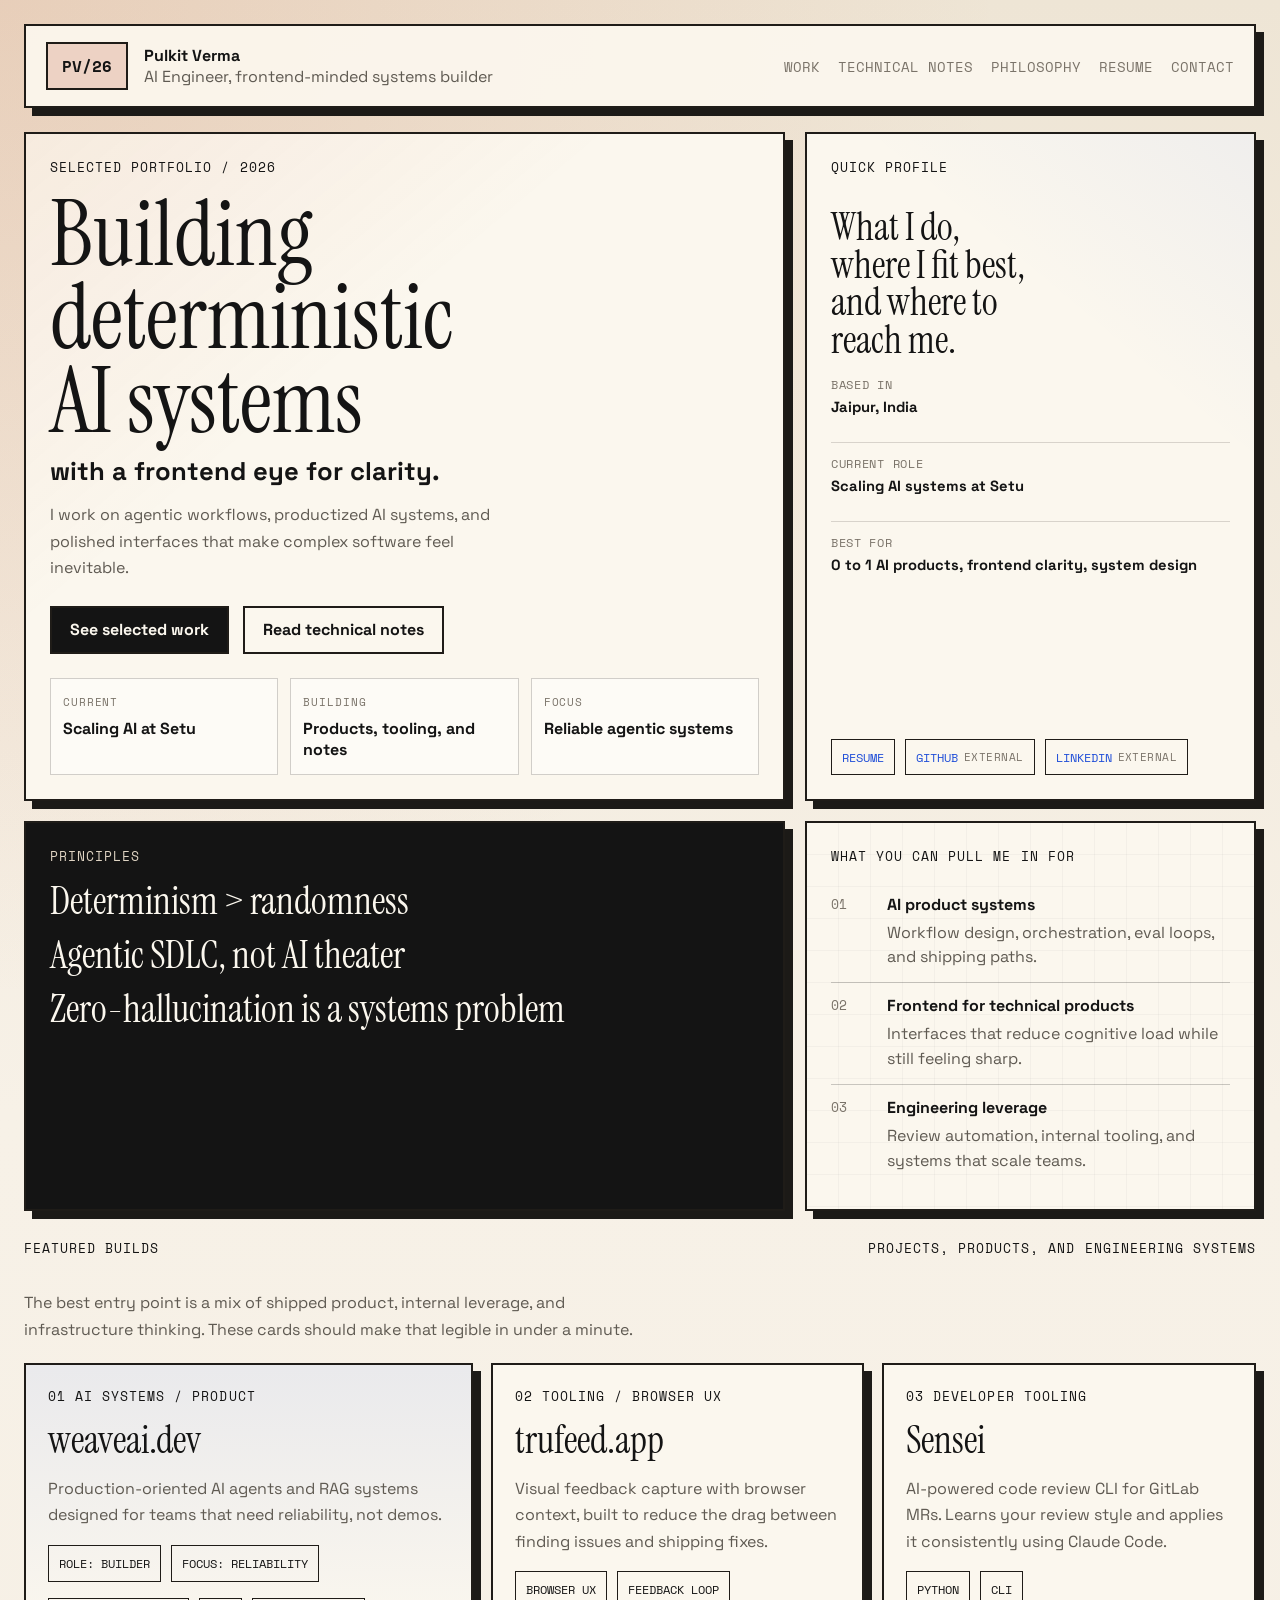
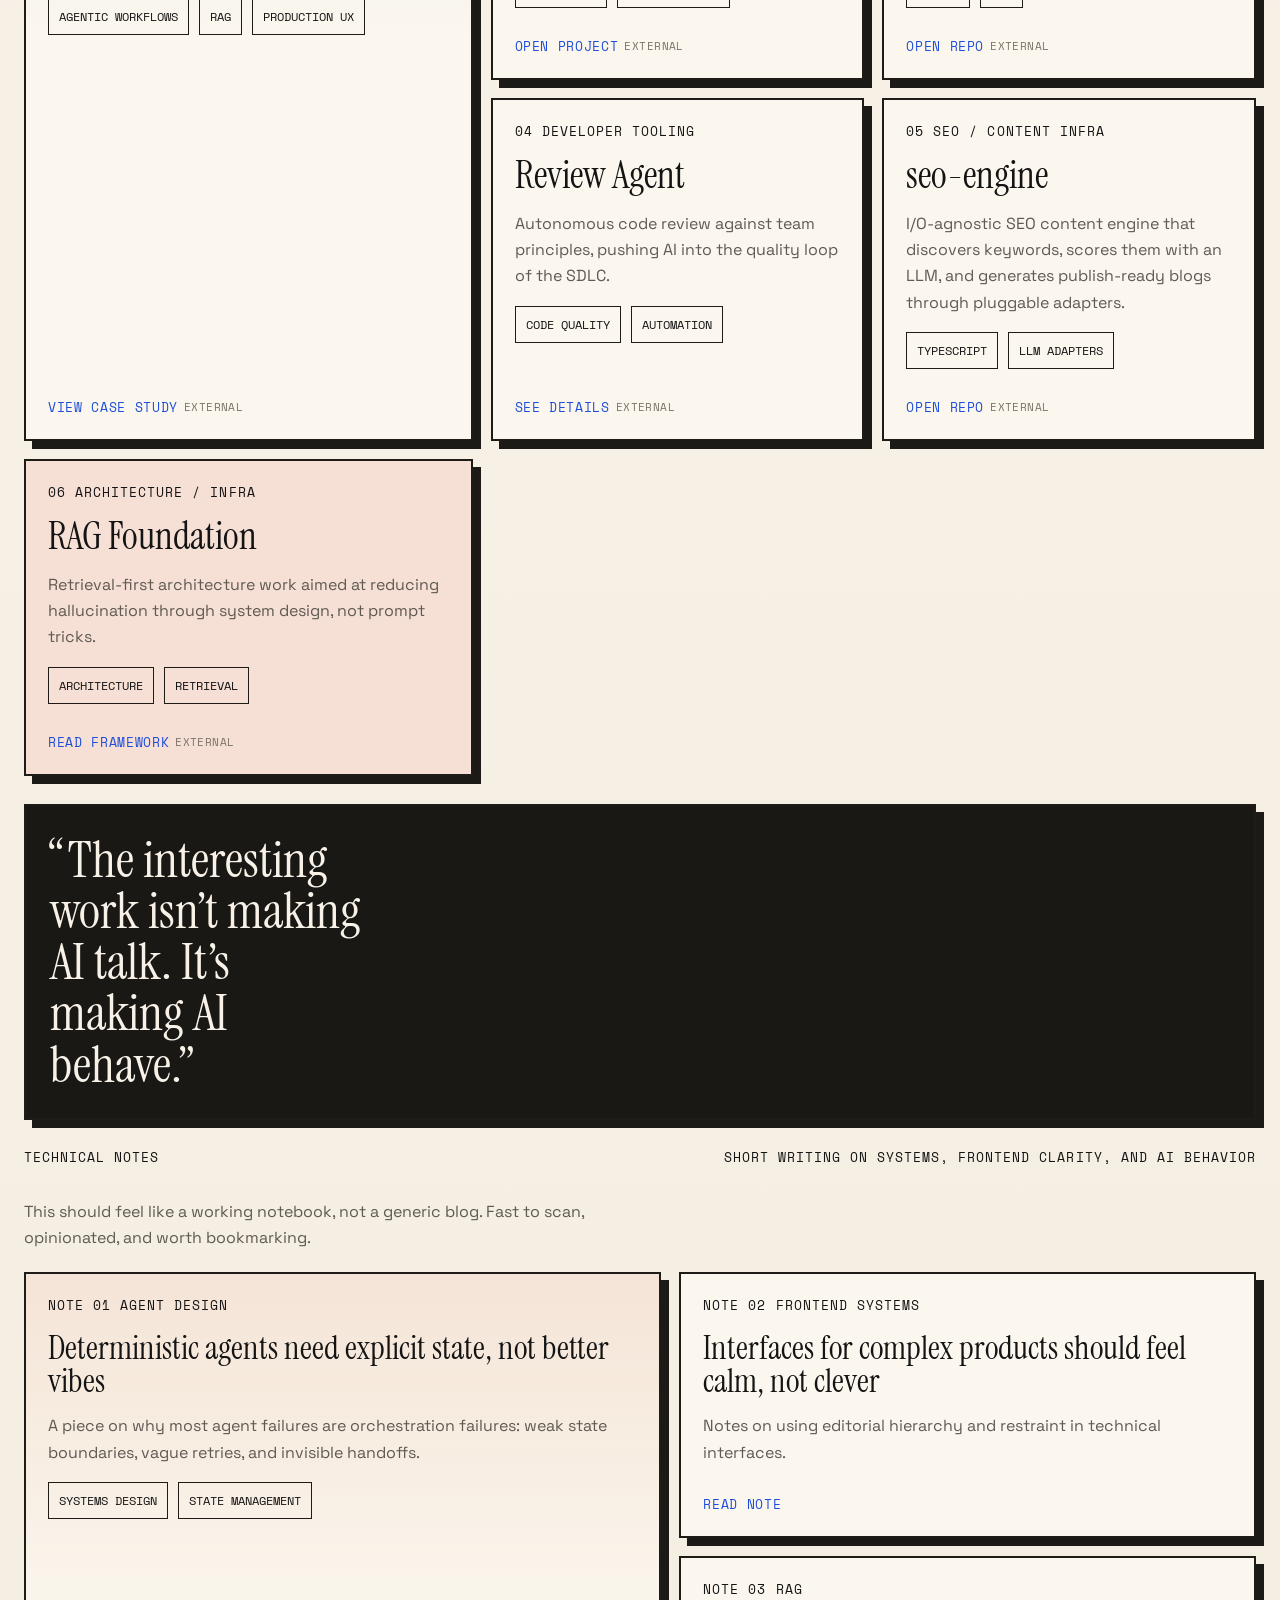
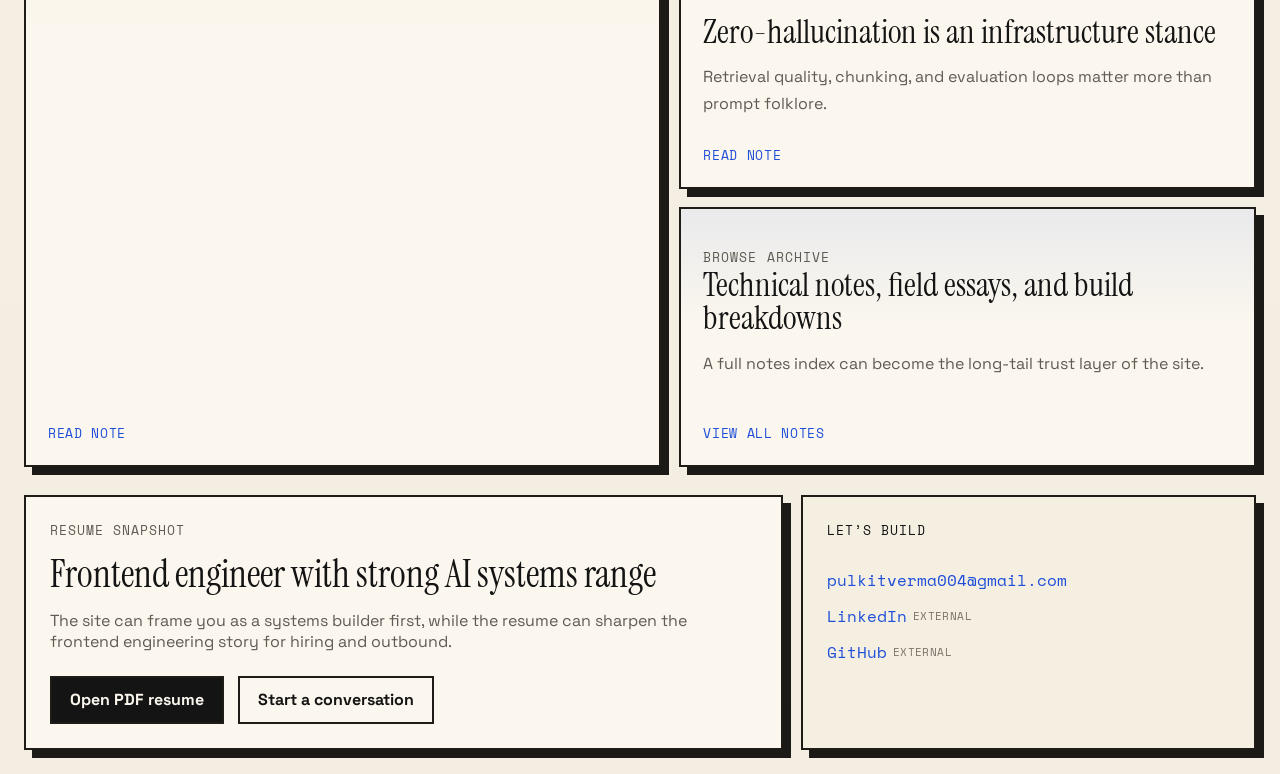
==== index.html @ 111f4624 "feat: add Sensei project card to portfolio Co-Authored-By: claude-flow <ruv@ruv.net>" ====
<!DOCTYPE html>
<html lang="en">
  <head>
    <meta charset="UTF-8" />
    <meta name="viewport" content="width=device-width, initial-scale=1.0" />
    <title>Pulkit Verma Portfolio Mock</title>
    <link rel="preconnect" href="https://fonts.googleapis.com" />
    <link rel="preconnect" href="https://fonts.gstatic.com" crossorigin />
    <link
      href="https://fonts.googleapis.com/css2?family=Instrument+Serif:ital@0;1&family=Space+Mono:wght@400;700&family=Space+Grotesk:wght@400;500;700&display=swap"
      rel="stylesheet"
    />
    <link rel="stylesheet" href="./styles.css" />
  </head>
  <body>
    <a class="skip-link" href="#main-content">Skip to content</a>
    <div class="page-shell">
      <header class="topbar">
        <div class="brand-lockup">
          <span class="brand-mark">PV/26</span>
          <div>
            <p class="eyebrow">Pulkit Verma</p>
            <p class="subtle">AI Engineer, frontend-minded systems builder</p>
          </div>
        </div>
        <button
          class="menu-toggle"
          type="button"
          aria-expanded="false"
          aria-controls="mobile-menu"
          aria-label="Open navigation menu"
        >
          <span>Menu</span>
        </button>
        <nav class="topnav">
          <a href="#work">Work</a>
          <a href="#notes">Technical Notes</a>
          <a href="#philosophy">Philosophy</a>
          <a href="#resume">Resume</a>
          <a href="#contact">Contact</a>
        </nav>
        <div class="mobile-menu" id="mobile-menu" hidden>
          <div class="mobile-menu-panel">
            <div class="mobile-menu-head">
              <p class="section-label">Navigate</p>
              <button class="menu-close" type="button" aria-label="Close navigation menu">
                Close
              </button>
            </div>
            <nav class="mobile-menu-links" aria-label="Mobile navigation">
              <a href="#work">Work</a>
              <a href="#notes">Technical Notes</a>
              <a href="#philosophy">Philosophy</a>
              <a href="#resume">Resume</a>
              <a href="#contact">Contact</a>
            </nav>
          </div>
        </div>
      </header>

      <main class="hero-grid" id="main-content">
        <section class="hero-card hero-main">
          <p class="section-label">Selected portfolio / 2026</p>
          <h1>
            Building deterministic AI systems
            <span>with a frontend eye for clarity.</span>
          </h1>
          <p class="hero-copy">
            I work on agentic workflows, productized AI systems, and polished
            interfaces that make complex software feel inevitable.
          </p>
          <div class="hero-actions">
            <a class="button button-dark" href="#work">See selected work</a>
            <a class="button button-light" href="#notes">Read technical notes</a>
          </div>
          <div class="proof-strip">
            <div class="proof-item">
              <span class="proof-label">Current</span>
              <strong>Scaling AI at Setu</strong>
            </div>
            <div class="proof-item">
              <span class="proof-label">Building</span>
              <strong>Products, tooling, and notes</strong>
            </div>
            <div class="proof-item">
              <span class="proof-label">Focus</span>
              <strong>Reliable agentic systems</strong>
            </div>
          </div>
        </section>

        <aside class="hero-card hero-notes">
          <p class="section-label">Quick profile</p>
          <h2 class="hero-notes-title">What I do, where I fit best, and where to reach me.</h2>
          <div class="signal-list">
            <div class="signal-row">
              <span>Based in</span>
              <strong>Jaipur, India</strong>
            </div>
            <div class="signal-row">
              <span>Current role</span>
              <strong>Scaling AI systems at Setu</strong>
            </div>
            <div class="signal-row">
              <span>Best for</span>
              <strong>0 to 1 AI products, frontend clarity, system design</strong>
            </div>
          </div>
          <div class="mini-links">
            <a href="#resume">Resume</a>
            <a href="https://github.com/pulkit004" target="_blank" rel="noreferrer">
              GitHub <span class="external-mark">External</span>
            </a>
            <a href="https://www.linkedin.com/in/pulkitv/" target="_blank" rel="noreferrer">
              LinkedIn <span class="external-mark">External</span>
            </a>
          </div>
        </aside>

        <section class="hero-card manifesto" id="philosophy">
          <p class="section-label">Principles</p>
          <div class="manifesto-lines">
            <p>Determinism &gt; randomness</p>
            <p>Agentic SDLC, not AI theater</p>
            <p>Zero-hallucination is a systems problem</p>
          </div>
        </section>

        <section class="hero-card capabilities">
          <p class="section-label">What you can pull me in for</p>
          <div class="capability-row">
            <span>01</span>
            <div>
              <strong>AI product systems</strong>
              <p>Workflow design, orchestration, eval loops, and shipping paths.</p>
            </div>
          </div>
          <div class="capability-row">
            <span>02</span>
            <div>
              <strong>Frontend for technical products</strong>
              <p>Interfaces that reduce cognitive load while still feeling sharp.</p>
            </div>
          </div>
          <div class="capability-row">
            <span>03</span>
            <div>
              <strong>Engineering leverage</strong>
              <p>Review automation, internal tooling, and systems that scale teams.</p>
            </div>
          </div>
        </section>
      </main>

      <section class="work-section" id="work">
        <div class="section-header">
          <p class="section-label">Featured builds</p>
          <p class="section-meta">Projects, products, and engineering systems</p>
        </div>
        <p class="section-intro">
          The best entry point is a mix of shipped product, internal leverage, and
          infrastructure thinking. These cards should make that legible in under a minute.
        </p>

        <div class="project-grid">
          <article class="project-card large">
            <div class="card-topline">
              <span>01</span>
              <span>AI systems / product</span>
            </div>
            <h2>weaveai.dev</h2>
            <p>
              Production-oriented AI agents and RAG systems designed for teams
              that need reliability, not demos.
            </p>
            <div class="tag-row">
              <span>Role: builder</span>
              <span>Focus: reliability</span>
            </div>
            <div class="tag-row">
              <span>Agentic workflows</span>
              <span>RAG</span>
              <span>Production UX</span>
            </div>
            <a class="project-link" href="https://weaveai.dev" target="_blank" rel="noreferrer">
              View case study <span class="external-mark">External</span>
            </a>
          </article>

          <article class="project-card">
            <div class="card-topline">
              <span>02</span>
              <span>Tooling / browser UX</span>
            </div>
            <h2>trufeed.app</h2>
            <p>
              Visual feedback capture with browser context, built to reduce the
              drag between finding issues and shipping fixes.
            </p>
            <div class="tag-row">
              <span>Browser UX</span>
              <span>Feedback loop</span>
            </div>
            <a class="project-link" href="https://trufeed.app" target="_blank" rel="noreferrer">
              Open project <span class="external-mark">External</span>
            </a>
          </article>

          <article class="project-card">
            <div class="card-topline">
              <span>03</span>
              <span>Developer tooling</span>
            </div>
            <h2>Sensei</h2>
            <p>
              AI-powered code review CLI for GitLab MRs. Learns your review
              style and applies it consistently using Claude Code.
            </p>
            <div class="tag-row">
              <span>Python</span>
              <span>CLI</span>
            </div>
            <a
              class="project-link"
              href="https://github.com/pulkit004/sensei"
              target="_blank"
              rel="noreferrer"
            >
              Open repo <span class="external-mark">External</span>
            </a>
          </article>

          <article class="project-card">
            <div class="card-topline">
              <span>04</span>
              <span>Developer tooling</span>
            </div>
            <h2>Review Agent</h2>
            <p>
              Autonomous code review against team principles, pushing AI into
              the quality loop of the SDLC.
            </p>
            <div class="tag-row">
              <span>Code quality</span>
              <span>Automation</span>
            </div>
            <a
              class="project-link"
              href="https://github.com/pulkit004/mr-principle-review-agent"
              target="_blank"
              rel="noreferrer"
            >
              See details <span class="external-mark">External</span>
            </a>
          </article>

          <article class="project-card">
            <div class="card-topline">
              <span>05</span>
              <span>SEO / content infra</span>
            </div>
            <h2>seo-engine</h2>
            <p>
              I/O-agnostic SEO content engine that discovers keywords, scores
              them with an LLM, and generates publish-ready blogs through
              pluggable adapters.
            </p>
            <div class="tag-row">
              <span>TypeScript</span>
              <span>LLM adapters</span>
            </div>
            <a
              class="project-link"
              href="https://github.com/pulkit004/seo-engine"
              target="_blank"
              rel="noreferrer"
            >
              Open repo <span class="external-mark">External</span>
            </a>
          </article>

          <article class="project-card accent">
            <div class="card-topline">
              <span>06</span>
              <span>Architecture / infra</span>
            </div>
            <h2>RAG Foundation</h2>
            <p>
              Retrieval-first architecture work aimed at reducing hallucination
              through system design, not prompt tricks.
            </p>
            <div class="tag-row">
              <span>Architecture</span>
              <span>Retrieval</span>
            </div>
            <a
              class="project-link"
              href="https://github.com/pulkit004/rag-foundation-stone"
              target="_blank"
              rel="noreferrer"
            >
              Read framework <span class="external-mark">External</span>
            </a>
          </article>
        </div>
      </section>

      <section class="quote-band">
        <p>
          “The interesting work isn’t making AI talk. It’s making AI behave.”
        </p>
      </section>

      <section class="notes-section" id="notes">
        <div class="section-header">
          <p class="section-label">Technical notes</p>
          <p class="section-meta">Short writing on systems, frontend clarity, and AI behavior</p>
        </div>
        <p class="section-intro">
          This should feel like a working notebook, not a generic blog. Fast to scan,
          opinionated, and worth bookmarking.
        </p>

        <div class="notes-grid">
          <article class="note-card feature">
            <div class="card-topline">
              <span>Note 01</span>
              <span>Agent design</span>
            </div>
            <h3>Deterministic agents need explicit state, not better vibes</h3>
            <p>
              A piece on why most agent failures are orchestration failures:
              weak state boundaries, vague retries, and invisible handoffs.
            </p>
            <div class="tag-row">
              <span>Systems design</span>
              <span>State management</span>
            </div>
            <a class="note-link" href="./notes/deterministic-agents.html">Read note</a>
          </article>

          <div class="notes-rail">
            <article class="note-card compact">
              <div class="card-topline">
                <span>Note 02</span>
                <span>Frontend systems</span>
              </div>
              <h3>Interfaces for complex products should feel calm, not clever</h3>
              <p>
                Notes on using editorial hierarchy and restraint in technical interfaces.
              </p>
              <a class="note-link" href="./notes/calm-interfaces.html">Read note</a>
            </article>

            <article class="note-card compact">
              <div class="card-topline">
                <span>Note 03</span>
                <span>RAG</span>
              </div>
              <h3>Zero-hallucination is an infrastructure stance</h3>
              <p>
                Retrieval quality, chunking, and evaluation loops matter more than prompt folklore.
              </p>
              <a class="note-link" href="./notes/zero-hallucination.html">Read note</a>
            </article>

            <article class="note-card browse-card">
              <p class="section-label">Browse archive</p>
              <h3>Technical notes, field essays, and build breakdowns</h3>
              <p>
                A full notes index can become the long-tail trust layer of the site.
              </p>
              <a class="note-link" href="./notes/index.html">View all notes</a>
            </article>
          </div>
        </div>
      </section>

      <section class="resume-contact" id="resume">
        <div class="resume-panel">
          <p class="section-label">Resume snapshot</p>
          <h3>Frontend engineer with strong AI systems range</h3>
          <p>
            The site can frame you as a systems builder first, while the resume
            can sharpen the frontend engineering story for hiring and outbound.
          </p>
          <div class="hero-actions">
            <a class="button button-dark" href="./assets/Pulkit_FE_Engg_2025.pdf" target="_blank" rel="noreferrer">
              Open PDF resume
            </a>
            <a
              class="button button-light"
              href="mailto:pulkitverma004@gmail.com?subject=Portfolio%20inquiry%20from%20pulkitverma.xyz"
            >
              Start a conversation
            </a>
          </div>
        </div>

        <div class="contact-panel" id="contact">
          <p class="section-label">Let’s build</p>
          <a href="mailto:pulkitverma004@gmail.com?subject=Portfolio%20inquiry%20from%20pulkitverma.xyz">
            pulkitverma004@gmail.com
          </a>
          <a href="https://www.linkedin.com/in/pulkitv/" target="_blank" rel="noreferrer">
            LinkedIn <span class="external-mark">External</span>
          </a>
          <a href="https://github.com/pulkit004" target="_blank" rel="noreferrer">
            GitHub <span class="external-mark">External</span>
          </a>
        </div>
      </section>
    </div>
    <script src="./app.js"></script>
  </body>
</html>
---- styles.css ----
:root {
  --paper: #f5efe2;
  --paper-2: #fbf7ee;
  --ink: #141414;
  --muted: #5f5a52;
  --muted-2: #7a7369;
  --line: #1f1c18;
  --accent: #c75a2c;
  --accent-soft: #edd2c4;
  --link: #1f4ed8;
  --shadow: 8px 8px 0 #1c1a17;
  --section-anchor-offset: 124px;
}

* {
  box-sizing: border-box;
}

html {
  scroll-behavior: smooth;
}

body {
  margin: 0;
  font-family: "Space Grotesk", sans-serif;
  color: var(--ink);
  background:
    radial-gradient(circle at top left, rgba(199, 90, 44, 0.16), transparent 24%),
    linear-gradient(180deg, #eee5d5 0%, #f7f1e7 28%, #f4ede1 100%);
}

a {
  color: inherit;
  text-decoration: none;
}

.skip-link {
  position: absolute;
  left: 16px;
  top: -56px;
  z-index: 50;
  padding: 10px 14px;
  border: 2px solid var(--line);
  background: var(--paper-2);
  box-shadow: var(--shadow);
  font-family: "Space Mono", monospace;
  font-size: 0.76rem;
  text-transform: uppercase;
}

.skip-link:focus {
  top: 16px;
}

.page-shell {
  max-width: 1400px;
  margin: 0 auto;
  padding: 24px;
}

.topbar {
  position: sticky;
  top: 16px;
  z-index: 10;
  display: flex;
  justify-content: space-between;
  align-items: center;
  gap: 24px;
  padding: 16px 20px;
  margin-bottom: 24px;
  border: 2px solid var(--line);
  background: rgba(251, 247, 238, 0.92);
  box-shadow: var(--shadow);
}

.brand-lockup {
  display: flex;
  align-items: center;
  gap: 16px;
}

.brand-mark,
.section-label,
.topnav a,
.card-topline,
.tag-row span,
.timeline-row span:first-child,
.section-meta {
  font-family: "Space Mono", monospace;
}

.brand-mark {
  display: inline-flex;
  align-items: center;
  justify-content: center;
  min-width: 82px;
  padding: 10px 14px;
  border: 2px solid var(--line);
  background: var(--accent-soft);
  font-weight: 700;
}

.eyebrow,
.subtle {
  margin: 0;
}

.eyebrow {
  font-size: 1rem;
  font-weight: 700;
}

.subtle,
.hero-copy,
.project-card p,
.resume-panel p {
  color: var(--muted);
}

.topnav {
  display: flex;
  gap: 18px;
  flex-wrap: wrap;
}

.topnav a {
  font-size: 0.88rem;
  text-transform: uppercase;
  color: var(--muted-2);
}

.topnav a:hover {
  color: var(--ink);
}

.menu-toggle,
.menu-close {
  display: none;
}

.mobile-menu {
  display: none;
}

.hero-grid {
  display: grid;
  grid-template-columns: 1.35fr 0.8fr;
  gap: 20px;
}

.hero-card,
.project-card,
.note-card,
.quote-band,
.resume-panel,
.contact-panel {
  border: 2px solid var(--line);
  background: var(--paper-2);
  box-shadow: var(--shadow);
}

.hero-card {
  padding: 24px;
}

.hero-main {
  min-height: 420px;
  display: flex;
  flex-direction: column;
  align-items: flex-start;
  background:
    linear-gradient(140deg, rgba(199, 90, 44, 0.08), transparent 38%),
    var(--paper-2);
}

.section-label,
.section-meta,
.card-topline {
  margin: 0 0 16px;
  font-size: 0.8rem;
  text-transform: uppercase;
  letter-spacing: 0.08em;
}

.hero-main h1 {
  margin: 0;
  max-width: 11ch;
  font-family: "Instrument Serif", serif;
  font-size: clamp(3.2rem, 7vw, 7rem);
  line-height: 0.93;
  font-weight: 400;
}

.hero-main h1 span {
  display: block;
  padding-top: 14px;
  font-family: "Space Grotesk", sans-serif;
  font-size: clamp(1.25rem, 2vw, 2rem);
  line-height: 1.15;
  font-weight: 700;
}

.hero-copy {
  max-width: 48ch;
  margin-bottom: 0;
  font-size: 1rem;
  line-height: 1.65;
}

.proof-strip {
  display: grid;
  grid-template-columns: repeat(3, minmax(0, 1fr));
  gap: 12px;
  width: 100%;
  margin-top: 24px;
}

.proof-item {
  padding: 14px 12px;
  border: 1px solid rgba(31, 28, 24, 0.2);
  background: rgba(255, 255, 255, 0.45);
}

.proof-label {
  display: block;
  margin-bottom: 8px;
  font-family: "Space Mono", monospace;
  font-size: 0.7rem;
  letter-spacing: 0.08em;
  text-transform: uppercase;
  color: var(--muted-2);
}

.hero-actions {
  display: flex;
  gap: 14px;
  flex-wrap: wrap;
  margin-top: 24px;
  align-items: center;
}

.button {
  display: inline-flex;
  align-items: center;
  justify-content: center;
  min-height: 48px;
  padding: 0 18px;
  border: 2px solid var(--line);
  font-weight: 700;
  white-space: nowrap;
}

.button-dark {
  background: var(--ink);
  color: var(--paper-2);
}

.button-light {
  background: transparent;
}

.hero-notes {
  display: flex;
  flex-direction: column;
  align-items: flex-start;
  gap: 16px;
  background:
    linear-gradient(220deg, rgba(31, 78, 216, 0.05), transparent 32%),
    var(--paper-2);
}

.hero-notes-title {
  margin: 0;
  max-width: 12ch;
  font-family: "Instrument Serif", serif;
  font-size: clamp(2rem, 3vw, 3rem);
  line-height: 0.98;
  font-weight: 400;
}

.signal-list {
  display: grid;
  width: 100%;
  gap: 12px;
}

.signal-row {
  display: grid;
  gap: 4px;
  padding: 12px 0;
  border-top: 1px solid rgba(31, 28, 24, 0.16);
}

.signal-row:first-child {
  padding-top: 0;
  border-top: 0;
}

.signal-row span {
  font-family: "Space Mono", monospace;
  font-size: 0.72rem;
  letter-spacing: 0.06em;
  text-transform: uppercase;
  color: var(--muted-2);
}

.signal-row strong {
  font-size: 0.92rem;
  line-height: 1.45;
}

.mini-links {
  display: flex;
  gap: 10px;
  flex-wrap: wrap;
  margin-top: auto;
}

.mini-links a {
  display: inline-flex;
  gap: 6px;
  align-items: center;
  padding: 8px 10px;
  border: 1px solid var(--line);
  font-family: "Space Mono", monospace;
  font-size: 0.76rem;
  text-transform: uppercase;
  color: var(--link);
}

.external-mark {
  color: var(--muted-2);
  font-size: 0.68rem;
  letter-spacing: 0.04em;
  text-transform: uppercase;
}

.manifesto {
  background: var(--ink);
  color: var(--paper-2);
}

.manifesto .section-label {
  color: #dfd4c3;
}

.manifesto-lines {
  display: grid;
  gap: 16px;
}

.manifesto-lines p {
  margin: 0;
  font-family: "Instrument Serif", serif;
  font-size: clamp(1.7rem, 3vw, 2.6rem);
  line-height: 1;
}

.capabilities {
  background-image:
    linear-gradient(transparent 31px, rgba(20, 20, 20, 0.07) 32px),
    linear-gradient(90deg, transparent 31px, rgba(20, 20, 20, 0.07) 32px);
  background-size: 32px 32px;
}

.capability-row {
  display: flex;
  gap: 12px;
  padding: 12px 0;
  border-top: 1px solid rgba(20, 20, 20, 0.22);
  align-items: flex-start;
}

.capability-row:first-of-type {
  border-top: 0;
}

.capability-row span {
  min-width: 44px;
  font-family: "Space Mono", monospace;
  font-size: 0.82rem;
  color: var(--muted-2);
}

.capability-row strong {
  display: block;
  margin-bottom: 6px;
}

.capability-row p {
  margin: 0;
  color: var(--muted);
  line-height: 1.55;
}

.work-section {
  margin-top: 28px;
}

.work-section,
.notes-section,
.resume-contact,
.manifesto,
.contact-panel {
  scroll-margin-top: var(--section-anchor-offset);
}

.section-header {
  display: flex;
  justify-content: space-between;
  gap: 16px;
  align-items: flex-end;
  margin-bottom: 16px;
}

.section-intro {
  max-width: 64ch;
  margin: 0 0 20px;
  color: var(--muted);
  line-height: 1.65;
}

.project-grid {
  display: grid;
  grid-template-columns: 1.2fr 1fr 1fr;
  gap: 18px;
}

.project-card {
  padding: 22px;
  min-height: 250px;
  display: flex;
  flex-direction: column;
  justify-content: space-between;
}

.project-card.large {
  grid-row: span 2;
  min-height: 520px;
  background:
    linear-gradient(180deg, rgba(31, 78, 216, 0.08), transparent 40%),
    var(--paper-2);
}

.project-card.accent {
  background: #f6dfd5;
}

.project-card h2,
.resume-panel h3 {
  margin: 0;
  font-family: "Instrument Serif", serif;
  font-size: clamp(2rem, 3vw, 3.2rem);
  font-weight: 400;
  line-height: 0.98;
}

.project-card p {
  margin: 16px 0 0;
  line-height: 1.65;
}

.tag-row {
  display: flex;
  gap: 10px;
  flex-wrap: wrap;
  margin-top: 16px;
}

.tag-row span {
  padding: 8px 10px;
  border: 1px solid var(--line);
  font-size: 0.78rem;
  text-transform: uppercase;
}

.project-link {
  margin-top: auto;
  padding-top: 28px;
  display: inline-flex;
  gap: 6px;
  align-items: center;
  font-family: "Space Mono", monospace;
  color: var(--link);
  text-transform: uppercase;
  font-size: 0.82rem;
  letter-spacing: 0.05em;
}

.quote-band {
  margin-top: 28px;
  padding: 28px 24px;
  background: #1a1815;
  color: #f7f1e7;
}

.quote-band p {
  margin: 0;
  font-family: "Instrument Serif", serif;
  font-size: clamp(2rem, 4vw, 4rem);
  line-height: 1;
  max-width: 14ch;
}

.notes-section {
  margin-top: 28px;
}

.notes-grid {
  display: grid;
  grid-template-columns: 1.05fr 0.95fr;
  gap: 18px;
}

.note-card {
  padding: 22px;
  min-height: 260px;
  border: 2px solid var(--line);
  background: var(--paper-2);
  box-shadow: var(--shadow);
  display: flex;
  flex-direction: column;
}

.notes-rail {
  display: grid;
  gap: 18px;
}

.note-card.feature {
  background:
    linear-gradient(180deg, rgba(199, 90, 44, 0.12), transparent 45%),
    var(--paper-2);
}

.note-card.compact {
  min-height: 0;
}

.note-card h3 {
  margin: 0;
  font-family: "Instrument Serif", serif;
  font-size: clamp(1.8rem, 2.6vw, 2.8rem);
  font-weight: 400;
  line-height: 1;
}

.note-card p {
  margin: 16px 0 0;
  color: var(--muted);
  line-height: 1.65;
}

.browse-card {
  background:
    linear-gradient(180deg, rgba(31, 78, 216, 0.08), transparent 45%),
    var(--paper-2);
}

.note-link {
  margin-top: auto;
  padding-top: 28px;
  display: inline-flex;
  gap: 6px;
  align-items: center;
  font-family: "Space Mono", monospace;
  color: var(--link);
  text-transform: uppercase;
  font-size: 0.82rem;
  letter-spacing: 0.05em;
}

.resume-contact {
  display: grid;
  grid-template-columns: 1.25fr 0.75fr;
  gap: 18px;
  margin-top: 28px;
}

.resume-panel,
.contact-panel {
  padding: 24px;
}

.contact-panel {
  display: grid;
  gap: 12px;
  align-content: start;
  background: var(--paper);
}

.contact-panel a {
  display: inline-flex;
  gap: 6px;
  align-items: center;
  font-family: "Space Mono", monospace;
  color: var(--link);
  word-break: break-word;
}

.note-page-shell {
  padding-bottom: 48px;
}

.note-topbar {
  position: static;
}

.note-index-grid {
  display: grid;
  grid-template-columns: 1.1fr 0.9fr;
  gap: 20px;
}

.note-index-intro h1,
.note-article h1 {
  margin: 0;
  max-width: 12ch;
  font-family: "Instrument Serif", serif;
  font-size: clamp(3rem, 6vw, 5.5rem);
  line-height: 0.95;
  font-weight: 400;
}

.note-article {
  max-width: 900px;
}

.note-lead {
  max-width: 60ch;
  margin: 18px 0 0;
  color: var(--muted);
  font-size: 1.08rem;
  line-height: 1.75;
}

.note-body {
  display: grid;
  gap: 18px;
  max-width: 66ch;
  margin-top: 28px;
}

.note-body p {
  margin: 0;
  color: var(--ink);
  line-height: 1.8;
}

@media (max-width: 1024px) {
  .hero-grid,
  .resume-contact,
  .project-grid,
  .notes-grid,
  .note-index-grid {
    grid-template-columns: 1fr;
  }

  .proof-strip {
    grid-template-columns: 1fr;
  }

  .project-card.large {
    grid-row: auto;
    min-height: 320px;
  }
}

@media (max-width: 720px) {
  :root {
    --section-anchor-offset: 92px;
  }

  body.menu-open {
    overflow: hidden;
  }

  .page-shell {
    padding: 16px;
  }

  .topbar {
    top: 10px;
    gap: 12px;
    padding: 12px 14px;
    margin-bottom: 18px;
  }

  .brand-lockup {
    width: 100%;
    gap: 10px;
  }

  .brand-mark {
    min-width: 60px;
    padding: 8px 10px;
    font-size: 0.75rem;
  }

  .eyebrow {
    font-size: 0.9rem;
  }

  .subtle {
    display: none;
  }

  .topnav {
    display: none;
  }

  .menu-toggle,
  .menu-close {
    display: inline-flex;
    align-items: center;
    justify-content: center;
    min-height: 40px;
    padding: 0 12px;
    border: 1px solid var(--line);
    background: rgba(255, 255, 255, 0.5);
    font-family: "Space Mono", monospace;
    font-size: 0.74rem;
    text-transform: uppercase;
    color: var(--ink);
    cursor: pointer;
  }

  .menu-toggle {
    margin-left: auto;
  }

  .mobile-menu {
    position: fixed;
    inset: 0;
    z-index: 40;
    display: grid;
    align-items: stretch;
    padding: 12px;
    background: rgba(20, 20, 20, 0.28);
    opacity: 0;
    pointer-events: none;
    transition: opacity 220ms ease;
  }

  body.menu-open .mobile-menu {
    opacity: 1;
    pointer-events: auto;
  }

  .mobile-menu-panel {
    display: flex;
    flex-direction: column;
    gap: 24px;
    width: 100%;
    min-height: 100%;
    padding: 18px;
    border: 2px solid var(--line);
    background:
      radial-gradient(circle at top left, rgba(199, 90, 44, 0.14), transparent 28%),
      var(--paper-2);
    box-shadow: var(--shadow);
    transform: translateY(20px);
    transition: transform 220ms ease;
  }

  body.menu-open .mobile-menu-panel {
    transform: translateY(0);
  }

  .mobile-menu-head {
    display: flex;
    align-items: center;
    justify-content: space-between;
    gap: 12px;
  }

  .mobile-menu-head .section-label {
    margin-bottom: 0;
  }

  .mobile-menu-links {
    display: grid;
    gap: 10px;
    margin-top: auto;
    margin-bottom: auto;
  }

  .mobile-menu-links a {
    padding: 14px 0;
    border-top: 1px solid rgba(31, 28, 24, 0.16);
    font-family: "Instrument Serif", serif;
    font-size: clamp(2rem, 8vw, 3.4rem);
    line-height: 0.95;
  }

  .mobile-menu-links a:last-child {
    border-bottom: 1px solid rgba(31, 28, 24, 0.16);
  }

  .section-header {
    flex-direction: column;
    align-items: flex-start;
  }

  .hero-main {
    min-height: auto;
  }

  .hero-main h1 {
    max-width: none;
  }

  .hero-actions {
    width: 100%;
    flex-direction: column;
    align-items: stretch;
  }

  .button {
    width: 100%;
  }
}
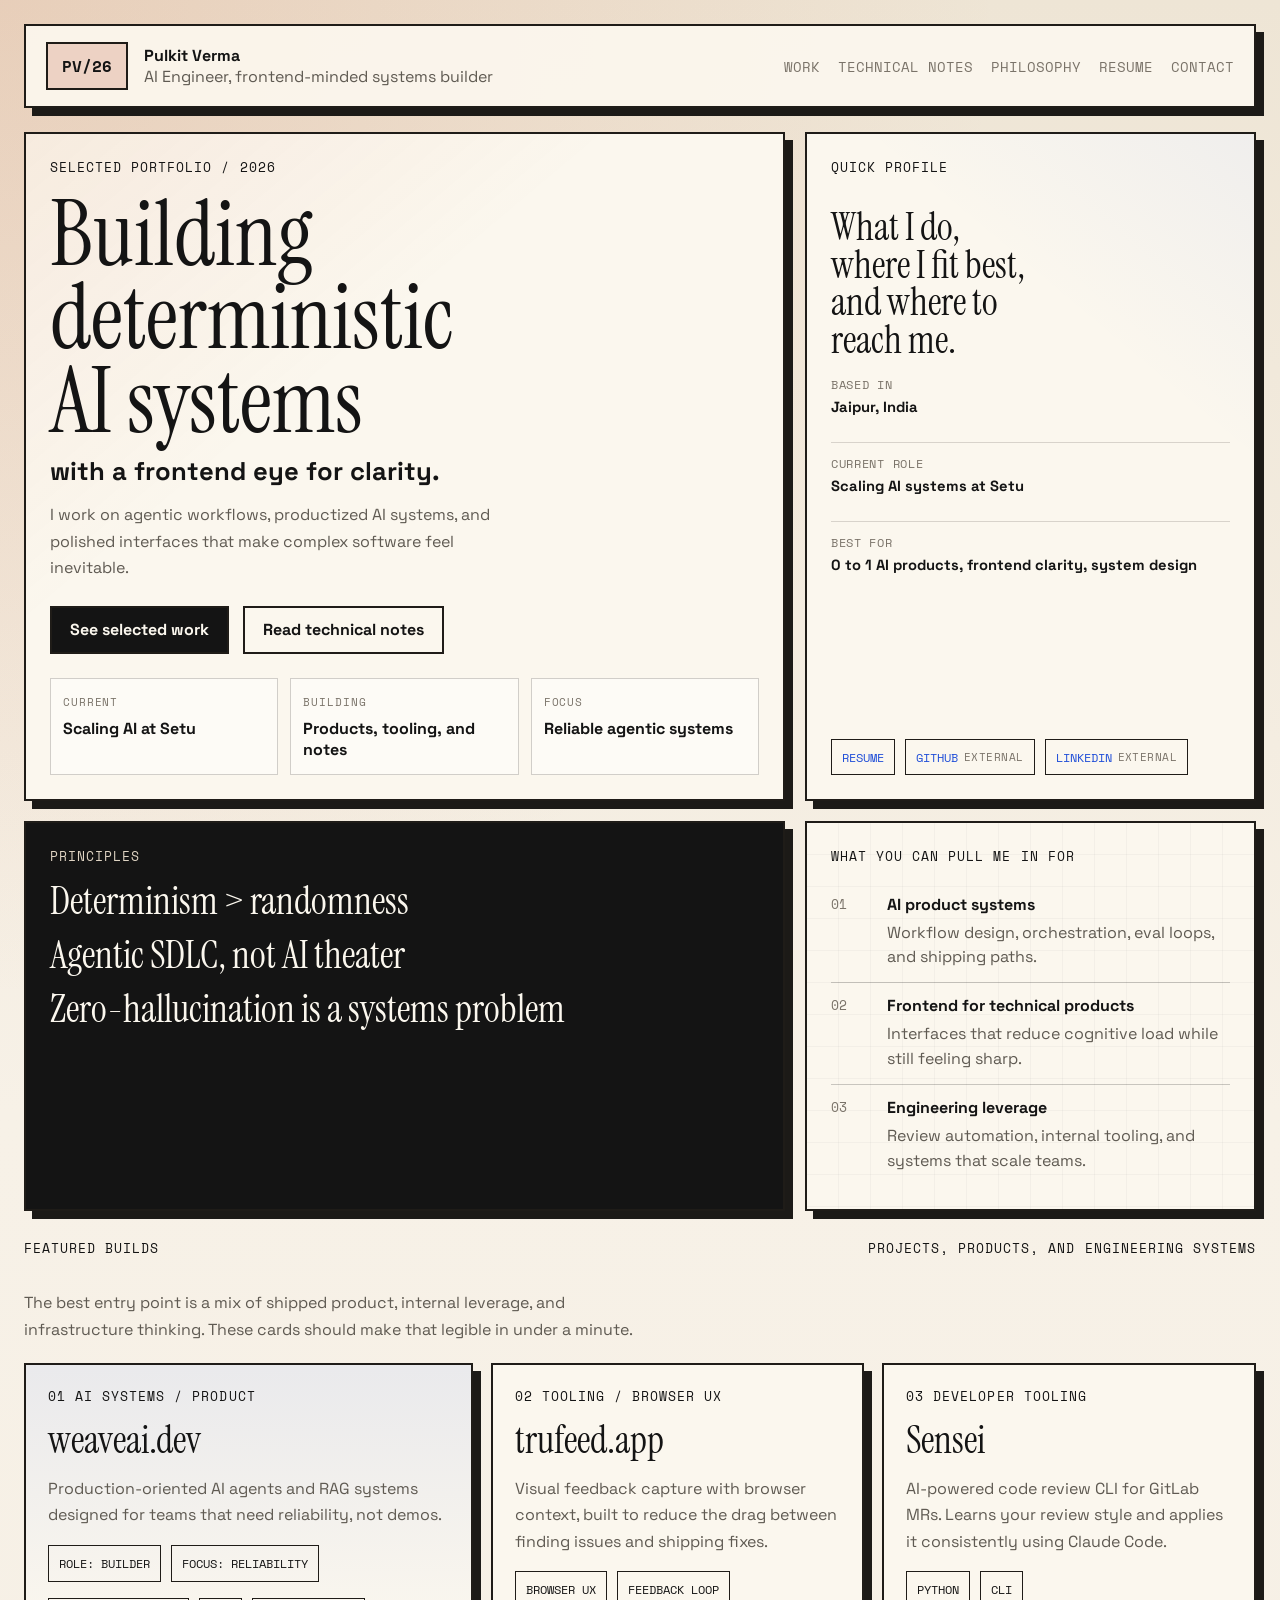
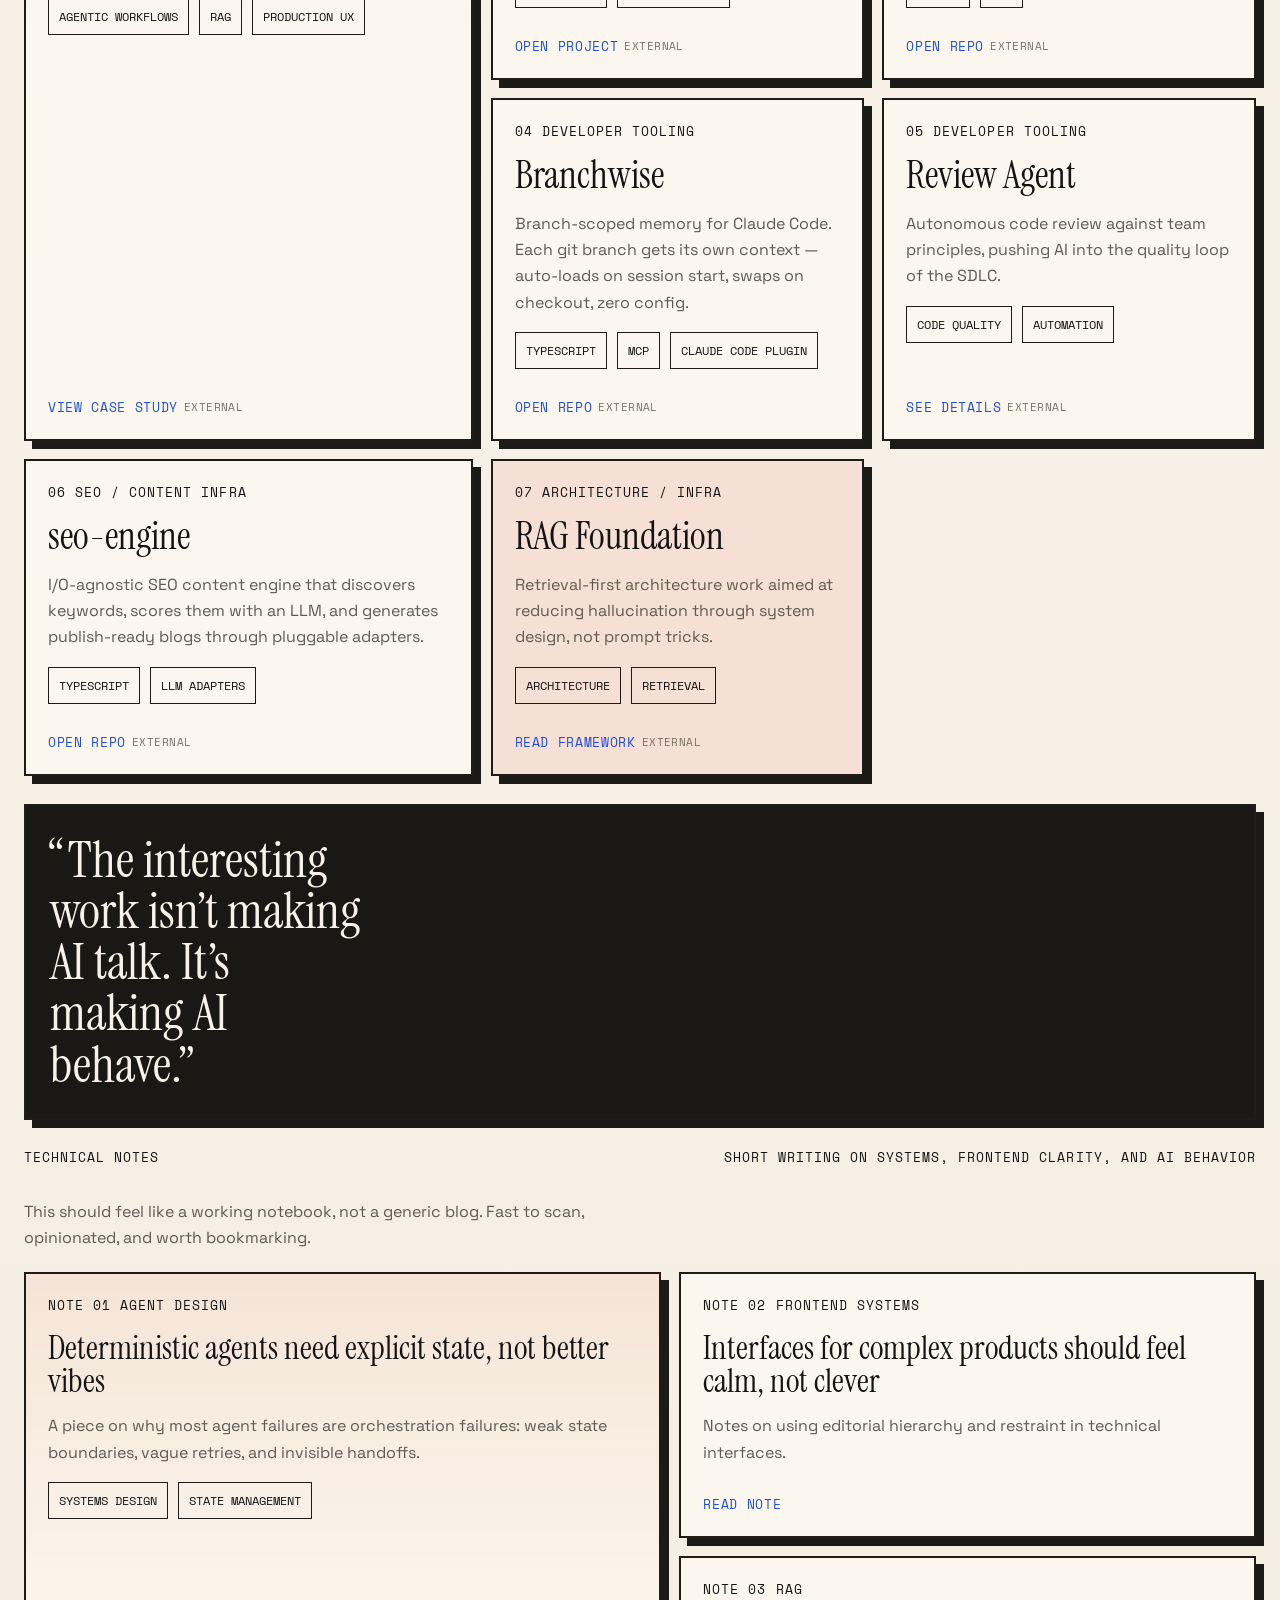
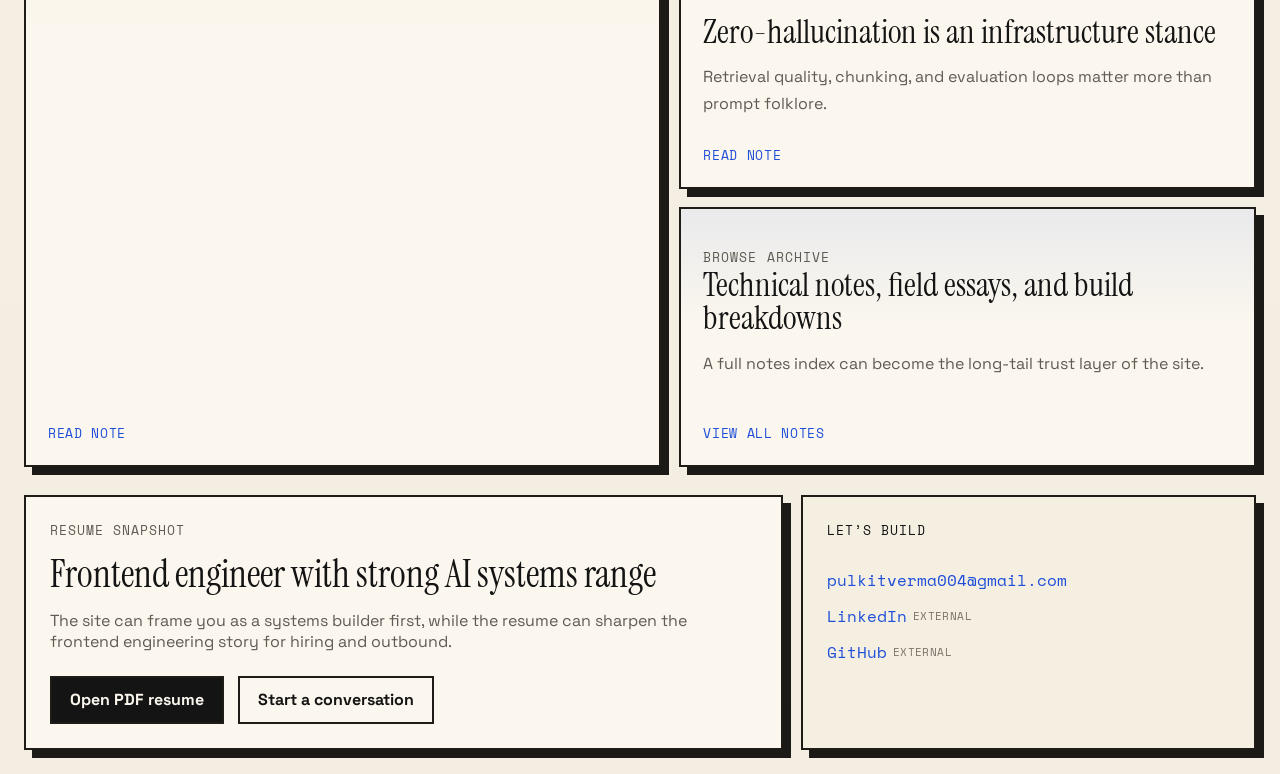
==== commit 94e3bd48: "Add branchwise to project grid Co-Authored-By: Claude Opus 4.6 <noreply@anthropic.com>" ====
--- a/index.html
+++ b/index.html
@@ -3,7 +3,47 @@
   <head>
     <meta charset="UTF-8" />
     <meta name="viewport" content="width=device-width, initial-scale=1.0" />
-    <title>Pulkit Verma Portfolio Mock</title>
+    <title>Pulkit Verma — AI Engineer & Frontend Systems Builder</title>
+    <meta name="description" content="Pulkit Verma builds deterministic AI systems, agentic workflows, and polished frontend interfaces. Currently scaling AI at Setu. Explore projects, technical notes, and engineering thinking." />
+    <meta name="author" content="Pulkit Verma" />
+    <meta name="robots" content="index, follow" />
+    <link rel="canonical" href="https://pulkitverma.xyz/" />
+
+    <!-- Open Graph -->
+    <meta property="og:type" content="website" />
+    <meta property="og:url" content="https://pulkitverma.xyz/" />
+    <meta property="og:title" content="Pulkit Verma — AI Engineer & Frontend Systems Builder" />
+    <meta property="og:description" content="Building deterministic AI systems with a frontend eye for clarity. Projects, technical notes, and engineering thinking from Pulkit Verma." />
+    <meta property="og:site_name" content="Pulkit Verma" />
+    <meta property="og:locale" content="en_US" />
+
+    <!-- Twitter Card -->
+    <meta name="twitter:card" content="summary_large_image" />
+    <meta name="twitter:title" content="Pulkit Verma — AI Engineer & Frontend Systems Builder" />
+    <meta name="twitter:description" content="Building deterministic AI systems with a frontend eye for clarity. Projects, technical notes, and engineering thinking." />
+
+    <!-- JSON-LD Structured Data -->
+    <script type="application/ld+json">
+    {
+      "@context": "https://schema.org",
+      "@type": "Person",
+      "name": "Pulkit Verma",
+      "url": "https://pulkitverma.xyz",
+      "jobTitle": "AI Engineer",
+      "description": "AI Engineer and frontend-minded systems builder. Builds deterministic AI systems, agentic workflows, and polished interfaces.",
+      "address": {
+        "@type": "PostalAddress",
+        "addressLocality": "Jaipur",
+        "addressCountry": "IN"
+      },
+      "sameAs": [
+        "https://github.com/pulkit004",
+        "https://www.linkedin.com/in/pulkitv/"
+      ],
+      "knowsAbout": ["AI Systems", "Agentic Workflows", "RAG", "Frontend Engineering", "Next.js", "TypeScript"]
+    }
+    </script>
+
     <link rel="preconnect" href="https://fonts.googleapis.com" />
     <link rel="preconnect" href="https://fonts.gstatic.com" crossorigin />
     <link
@@ -235,6 +275,31 @@
               <span>04</span>
               <span>Developer tooling</span>
             </div>
+            <h2>Branchwise</h2>
+            <p>
+              Branch-scoped memory for Claude Code. Each git branch gets its own
+              context — auto-loads on session start, swaps on checkout, zero config.
+            </p>
+            <div class="tag-row">
+              <span>TypeScript</span>
+              <span>MCP</span>
+              <span>Claude Code plugin</span>
+            </div>
+            <a
+              class="project-link"
+              href="https://github.com/pulkit004/branchwise"
+              target="_blank"
+              rel="noreferrer"
+            >
+              Open repo <span class="external-mark">External</span>
+            </a>
+          </article>
+
+          <article class="project-card">
+            <div class="card-topline">
+              <span>05</span>
+              <span>Developer tooling</span>
+            </div>
             <h2>Review Agent</h2>
             <p>
               Autonomous code review against team principles, pushing AI into
@@ -256,7 +321,7 @@
 
           <article class="project-card">
             <div class="card-topline">
-              <span>05</span>
+              <span>06</span>
               <span>SEO / content infra</span>
             </div>
             <h2>seo-engine</h2>
@@ -281,7 +346,7 @@
 
           <article class="project-card accent">
             <div class="card-topline">
-              <span>06</span>
+              <span>07</span>
               <span>Architecture / infra</span>
             </div>
             <h2>RAG Foundation</h2>
